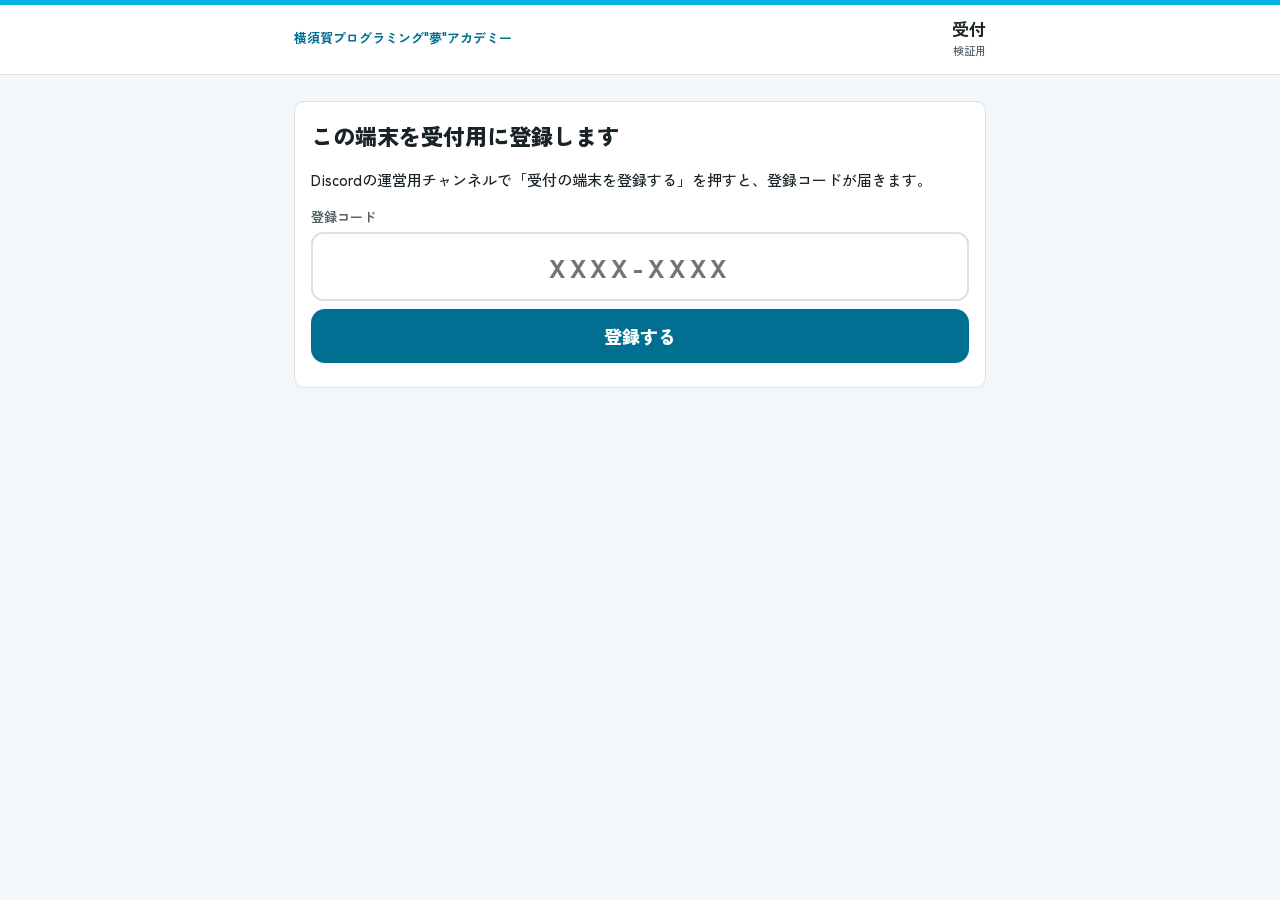
==== index.html @ d55a15e6 "運営画面: 講義と活動日を直す・活動日を中止する Co-Authored-By: Claude Fable 5.2 <noreply@anthropic.com> Claude-Session: ht" ====
<!doctype html>
<html lang="ja">
<head>
<meta charset="utf-8">
<meta name="viewport" content="width=device-width,initial-scale=1,viewport-fit=cover">
<meta name="robots" content="noindex,nofollow">
<meta name="theme-color" content="#16213e">
<title>夢アカ 受付（検証用）</title>
<link rel="preconnect" href="https://fonts.googleapis.com">
<link rel="preconnect" href="https://fonts.gstatic.com" crossorigin>
<link href="https://fonts.googleapis.com/css2?family=Zen+Kaku+Gothic+New:wght@500;700;900&family=Zen+Maru+Gothic:wght@500;700;900&display=swap" rel="stylesheet">
<link rel="stylesheet" href="ui.css?v=22">
<script src="log.js?v=5"></script>
<style>
.finder{position:relative;border-radius:22px;overflow:hidden;background:#0d1326;aspect-ratio:4/3;margin:12px 0 0}
.finder video{width:100%;height:100%;object-fit:cover;display:block}
.finder .frame{position:absolute;inset:14% 22%;pointer-events:none}
.finder .frame i{position:absolute;width:34px;height:34px;border:5px solid #fff;border-radius:6px}
.finder .frame i:nth-child(1){left:0;top:0;border-right:0;border-bottom:0}
.finder .frame i:nth-child(2){right:0;top:0;border-left:0;border-bottom:0}
.finder .frame i:nth-child(3){left:0;bottom:0;border-right:0;border-top:0}
.finder .frame i:nth-child(4){right:0;bottom:0;border-left:0;border-top:0}
.finder .hint{position:absolute;left:10px;right:10px;bottom:10px;text-align:center;color:#fff;font-family:var(--round);font-weight:700;font-size:14px;text-shadow:0 1px 4px #000}
.finder .start{position:absolute;inset:0;display:flex;align-items:center;justify-content:center;padding:20px}
.result{display:flex;align-items:center;gap:16px;border-radius:18px;padding:16px;margin:12px 0;background:var(--paper);border:1px solid var(--line);min-height:138px}
.result .who{font-family:var(--round);font-weight:900;font-size:30px;line-height:1.2}
.result .what{font-size:16px;font-weight:700;margin-top:4px;white-space:pre-line}
.result.r-ok{background:var(--here-bg);color:var(--here-ink);border-color:transparent}
.result.r-out{background:var(--gone-bg);color:var(--gone-ink);border-color:transparent}
.result.r-warn{background:var(--yet-bg);color:var(--yet-ink);border-color:transparent}
.result.r-ng{background:var(--late-bg);color:#8f1d15;border-color:transparent}
.result.r-idle{color:var(--ink-2)}
.result.r-idle .stamp{opacity:.25}
.list{background:var(--paper);border:1px solid var(--line);border-radius:14px;padding:12px;margin:0 0 12px}
.list .chips{grid-template-columns:repeat(auto-fill,minmax(150px,1fr))}
.manual{display:flex;gap:8px}.manual input{flex:1}.manual button{width:auto;margin:0;white-space:nowrap;padding:0 18px;font-size:16px}
#code{letter-spacing:.18em;text-transform:uppercase;text-align:center;font-family:var(--round);font-weight:900;font-size:26px}
</style>
</head>
<body>
<header class="band"><div class="band-in">
  <div class="mark">横須賀プログラミング"夢"アカデミー</div>
  <div class="band-title">受付<small id="dayLabel">検証用</small></div>
</div></header>
<main>

<section id="reg" class="hide">
  <div class="card">
    <h2>この端末を受付用に登録します</h2>
    <p class="txt">Discordの運営用チャンネルで「受付の端末を登録する」を押すと、登録コードが届きます。</p>
    <label for="code">登録コード</label>
    <input id="code" autocomplete="off" autocapitalize="characters" placeholder="XXXX-XXXX">
    <button id="regbtn" class="btn">登録する</button>
    <div id="msg0" class="note hide"></div>
  </div>
</section>

<section id="app" class="hide">
  <div class="finder">
    <video id="v" playsinline muted></video>
    <div class="frame" id="frame"><i></i><i></i><i></i><i></i></div>
    <div class="hint" id="hint">ネームプレートのQRコードを枠に入れる</div>
    <div class="shutter hide" id="shutterWrap"><button class="back" id="pcancel">やめる</button><button class="snap" id="snap" aria-label="顔写真を撮る"></button><button class="back" id="flip">内側のカメラ</button></div>
    <div class="start hide" id="startWrap"><button id="cam" class="btn">カメラを始める</button></div>
  </div>
  <canvas id="c" class="hide"></canvas>

  <div id="result" class="result r-idle" aria-live="assertive">
    <img id="face" class="face hide" alt="登録されている顔写真">
    <div class="stamp wait" id="stamp"></div>
    <div><div class="who" id="who2">準備しています</div><div class="what" id="what"></div></div>
  </div>

  <button id="shoot" class="btn quiet hide">顔写真を撮る</button>
  <div id="confirm" class="two hide"><button id="psave" class="btn">この写真で保存</button><button id="pretry" class="btn quiet">撮り直す</button></div>

  <div class="tiles">
    <button class="tile t-yet" data-k="notYet"><div class="num" id="n2">–</div><div class="lab">まだ来ていない</div></button>
    <button class="tile t-here on" data-k="arrived"><div class="num" id="n1">–</div><div class="lab">来ている</div></button>
    <button class="tile t-gone" data-k="left"><div class="num" id="n3">–</div><div class="lab">帰った</div></button>
  </div>
  <div class="list"><div class="tiphint" id="tip"></div><div class="chips" id="names"><div class="sk" style="margin:0;border:0;padding:4px"><i class="w80"></i><i class="w60"></i></div></div></div>

  <button id="rosterBtn" class="btn quiet">ネームプレートを忘れた人を、名簿から選ぶ</button>

  <details>
    <summary>日付の変更・この端末について</summary>
    <label for="day">活動日</label>
    <input id="day" type="date">
    <small class="foot" id="who"></small>
    <button id="forget" class="btn danger">この端末の登録を消す</button>
  </details>
</section>
</main>
<div id="sheet" class="sheet hide"><div class="sheet-in" id="sheetIn"></div></div>

<nav class="dock hide" id="dock"><div class="dock-in">
  <a href="./" class="on"><b>▣</b>受付</a>
  <a href="kanri.html"><b>☰</b>運営</a>
</div></nav>

<script src="jsQR.js"></script>
<script>
(function(){
var API='https://yasuulab-n8n.xvps.jp/webhook/yumeaka-yoyaku-uketsuke-api-5f0c2b';
var KANRI='https://yasuulab-n8n.xvps.jp/webhook/yumeaka-yoyaku-kanri-api-4c81d9';
var STORE='yumeaka_uketsuke_v1';
var $=function(i){return document.getElementById(i)};
function load(){try{return JSON.parse(localStorage.getItem(STORE)||'null')}catch(e){return null}}
function save(o){try{localStorage.setItem(STORE,JSON.stringify(o));return true}catch(e){return false}}
function clear(){try{localStorage.removeItem(STORE)}catch(e){}}
function el(t,c,x){var e=document.createElement(t);if(c)e.className=c;if(x!==undefined)e.textContent=x;return e}
function note(t,c){var m=$('msg0');m.textContent=t;m.className='note '+(c||'ng')+(t?'':' hide')}
function postTo(u,o){var b=new URLSearchParams();for(var k in o)b.set(k,o[k]);return fetch(u,{method:'POST',body:b}).then(function(x){return x.json()})}
function post(o){return postTo(API,o)}
function randHex(n){var a=new Uint8Array(n);crypto.getRandomValues(a);var s='';for(var i=0;i<n;i++)s+=('0'+a[i].toString(16)).slice(-2);return s}
var WD=['日','月','火','水','木','金','土'];
function dayText(d){var p=d.split('-');if(p.length<3)return '';var w=new Date(Date.UTC(+p[0],p[1]-1,+p[2])).getUTCDay();return (+p[1])+'月'+(+p[2])+'日（'+WD[w]+'）'}

var me=load();
var q=new URLSearchParams(location.search);
var today=new Date(Date.now()+9*3600*1000).toISOString().slice(0,10);
var last='',lastAt=0,busy=false,camOn=false,L={arrived:[],notYet:[],left:[]},tab='arrived';

/* 読み取りの結果を、はんこと大きな名前で見せる */
var mode='scan',target=null,shot='',facing='environment',PH=null;
function photoHint(){return (target?target.who+' さんの':'')+'顔を枠に入れて、赤い丸を押す'}
function face(src){var f=$('face');if(src){f.src=src;f.className='face';$('result').classList.add('has-face')}else{f.removeAttribute('src');f.className='face hide';$('result').classList.remove('has-face')}}
function setTarget(r){if(r&&r.no&&!r.guest){target={no:r.no,who:r.who||''};$('shoot').className='btn quiet';$('shoot').textContent=r.hasPhoto?'顔写真を撮り直す':'顔写真を撮る（まだ登録されていません）'}else{target=null;$('shoot').className='btn quiet hide'}}
function scanMode(){mode='scan';$('shutterWrap').className='shutter hide';$('confirm').className='two hide';$('hint').textContent='ネームプレートのQRコードを枠に入れる';
/* 内側のカメラで撮ったあとは、QRコードを読むために外側のカメラへ戻す */
if(facing==='user'){facing='environment';startCam()}}
function show(kind,stamp,who,what,pop){var r=$('result');r.className='result r-'+kind+($('face').className==='face'?' has-face':'');var s=$('stamp');s.textContent=stamp;
s.className='stamp';if(pop){void s.offsetWidth;s.className='stamp pop'}$('who2').textContent=who;$('what').textContent=what||''}
function showMsg(message,cls,scanned){var i=message.indexOf('\n');var who=i>=0?message.slice(0,i):message;var what=i>=0?message.slice(i+1):'';
var kind=cls==='out'?'out':cls==='warn'?'warn':cls==='ok'?'ok':'ng';
var stamp=kind==='out'?'退出':kind==='ng'?'不可':(i>=0?'到着':'済');
show(kind,stamp,who.replace(/ さん$/,' さん'),what,scanned);
if(scanned&&navigator.vibrate){try{navigator.vibrate(kind==='ng'?[60,60,60]:kind==='warn'?[120,60,120]:120)}catch(e){}}}
function idle(){face('');setTarget(null);show('idle','受付','読み取りを待っています','')}
function waiting(){show('idle','','準備しています','名簿と予約を確かめています');$('stamp').className='stamp wait'}

function names(){var box=$('names');box.textContent='';var a=L[tab]||[];var k=tab==='arrived'?'here':tab==='left'?'gone':'yet';
box.parentNode.className='list sec s-'+k;
if(!a.length){box.appendChild(el('div','empty',tab==='notYet'?'全員そろっています':tab==='arrived'?'まだ誰も来ていません':'まだ誰も帰っていません'));return}
var nos=L[tab+'No']||[];var can=tab!=='left';
$('tip').textContent=can?(tab==='notYet'?'ネームプレートを忘れた人は、名前を押すと到着を記録できます':'名前を押すと、ネームプレートなしで退出を記録できます'):'';
a.forEach(function(t,i){var m=/^(.*)（(.*)）$/.exec(t);var nm=m?m[1]:t;var c=el('div','chip'+(can&&nos[i]?' tapme':''));c.appendChild(el('div','cname',nm));if(m)c.appendChild(el('div','csub',m[2]));
if(can&&nos[i]){c.setAttribute('role','button');c.tabIndex=0;c.onclick=function(){ask(nos[i],nm,tab==='notYet'?'in':'out')}}box.appendChild(c)})}
function closeSheet(){$('sheet').className='sheet hide';$('sheetIn').textContent=''}
/* 名前から受け付ける前に、顔写真つきで1回確かめる */
function ask(no,name,want){var box=$('sheetIn');box.textContent='';$('sheet').className='sheet';
var av=el('div','bigface',name.slice(0,1));box.appendChild(av);box.appendChild(el('div','who',name+' さん'));
box.appendChild(el('div','what',want==='in'?'ネームプレートなしで、到着を記録します':'ネームプレートなしで、退出を記録します'));
var go=el('button','btn',want==='in'?'到着を記録する':'退出を記録する');var no2=el('button','btn quiet','やめる');box.appendChild(go);box.appendChild(no2);
no2.onclick=closeSheet;go.onclick=function(){closeSheet();tapIn(no,want)};
if(!/^G-/.test(no))post({op:'face',device:me.device,key:me.key,no:no}).then(function(r){if(r&&r.photo&&$('sheet').className==='sheet'){av.style.backgroundImage='url('+r.photo+')';av.textContent=''}}).catch(function(){})}
function tapIn(no,want){if(busy)return;busy=true;document.body.classList.add('busy');
post({op:'tap',device:me.device,key:me.key,day:$('day').value,no:no,want:want}).then(function(r){busy=false;document.body.classList.remove('busy');
if(r.auth===false){stopCam();show('ng','不可','この端末では受付できません',r.message);return}
lists(r);face(r.photo||'');setTarget(r);showMsg(r.message+((r.real&&r.message)?'\n本名：'+r.real:''),r.cls||'',true);window.scrollTo({top:0,behavior:'smooth'})}).catch(function(){busy=false;document.body.classList.remove('busy');show('ng','不可','通信に失敗しました','もう一度、名前を押してください。',true)})}
function openRoster(){var box=$('sheetIn');box.textContent='';$('sheet').className='sheet';box.appendChild(el('div','who','名簿から選ぶ'));
box.appendChild(el('div','what','ネームプレートを忘れた人の名前を押してください'));
var ld=el('div','loading');ld.appendChild(el('span','ring'));ld.appendChild(document.createTextNode('名簿を読み込んでいます'));box.appendChild(ld);
var x=el('button','btn quiet','とじる');x.onclick=closeSheet;
post({op:'roster',device:me.device,key:me.key}).then(function(r){if($('sheet').className!=='sheet')return;ld.remove();
if(!r||!r.roster){box.appendChild(el('div','note ng',(r&&r.message)||'名簿を読み込めませんでした。'));box.appendChild(x);return}
var G={},order=[];r.roster.forEach(function(p){if(!G[p.group]){G[p.group]=[];order.push(p.group)}G[p.group].push(p)});
var rank=function(g){var m=/^(\d+)期$/.exec(g);return m?+m[1]:(g==='メンター'?900:g==='運営'?950:800)};order.sort(function(a,b){return rank(a)-rank(b)});
order.forEach(function(g){box.appendChild(el('div','group',g));var ch=el('div','chips');
G[g].forEach(function(p){var here=(L.arrivedNo||[]).indexOf(p.no)>=0,gone=(L.leftNo||[]).indexOf(p.no)>=0,booked=(L.notYetNo||[]).indexOf(p.no)>=0;
var c=el('div','chip wa'+(gone?' off':' tapme'));var av=el('span','ava',p.name.slice(0,1));av.dataset.no=p.no;c.appendChild(av);var bd=el('div');c.appendChild(bd);
bd.appendChild(el('div','cname',p.name));if(p.real)bd.appendChild(el('div','creal',p.real));
bd.appendChild(el('div','csub',gone?'もう帰りました':here?'来ています（押すと退出）':booked?'予約あり':'予約なし'));
if(!gone){c.setAttribute('role','button');c.tabIndex=0;c.onclick=function(){ask(p.no,p.name,here?'out':'in')}}ch.appendChild(c)});box.appendChild(ch)});
box.appendChild(x);
/* 顔写真は名簿とは別に取りにいき、届いたら札にはめる */
var fill=function(P){Array.prototype.forEach.call(box.querySelectorAll('.ava'),function(a){var u=P[a.dataset.no];if(u){a.style.backgroundImage='url('+u+')';a.className='ava has'}})};
if(PH)fill(PH);
postTo(KANRI,{op:'photos',device:me.device,key:me.key}).then(function(q){if(q&&q.photos){PH=q.photos;if($('sheet').className==='sheet')fill(PH)}}).catch(function(){})
}).catch(function(){ld.remove();box.appendChild(el('div','note ng','通信に失敗しました。もう一度試してください。'));box.appendChild(x)})}
function lists(r){if(!r||!r.lists)return;L=r.lists;$('n1').textContent=L.arrived.length;$('n2').textContent=L.notYet.length;$('n3').textContent=L.left.length;names()}
Array.prototype.forEach.call(document.querySelectorAll('.tile'),function(b){b.onclick=function(){tab=b.dataset.k;Array.prototype.forEach.call(document.querySelectorAll('.tile'),function(x){x.className=x.className.replace(/\s*on$/,'')});b.className+=' on';names()}});

function send(code){if(busy)return;busy=true;document.body.classList.add('busy');
post({op:code?'scan':'open',device:me.device,key:me.key,day:$('day').value,code:code||''}).then(function(r){busy=false;document.body.classList.remove('busy');
if(r.auth===false){stopCam();show('ng','不可','この端末では受付できません',r.message);return}
lists(r);$('dayLabel').textContent=dayText($('day').value)||'検証用';
if(!code){idle();return}
face(r.photo||'');setTarget(r);showMsg(r.message+((r.real&&r.message)?'\n本名：'+r.real:''),r.cls||'',true)}).catch(function(){busy=false;document.body.classList.remove('busy');show('ng','不可','通信に失敗しました','もう一度かざしてください。',true)})}

function tick(my){if(!camOn||my!==camTry)return;var v=$('v');
if(v.readyState===v.HAVE_ENOUGH_DATA){var c=$('c');c.width=v.videoWidth;c.height=v.videoHeight;var x=c.getContext('2d');x.drawImage(v,0,0);
var im=x.getImageData(0,0,c.width,c.height);var r=window.jsQR?jsQR(im.data,c.width,c.height):null;
if(mode==='scan'&&r&&r.data){var now=Date.now();if(r.data!==last||now-lastAt>5000){last=r.data;lastAt=now;send(r.data)}}}
setTimeout(function(){tick(my)},250)}
function stopCam(){camOn=false;var v=$('v');if(v.srcObject){v.srcObject.getTracks().forEach(function(t){t.stop()});v.srcObject=null}}
function camOff(text){$('startWrap').className='start';$('frame').className='frame hide';$('shutterWrap').className='shutter hide';$('hint').textContent=text}
var camTry=0,pendAt=0,wd={lastT:-1,stall:0,fails:0,next:0,blocked:false,everOn:false};
function startCam(auto){
if(!navigator.mediaDevices||!navigator.mediaDevices.getUserMedia){camOff('この画面ではカメラが使えません。下の欄から管理番号を入れてください。');return}
stopCam();var my=++camTry;pendAt=Date.now();if(!auto){wd.blocked=false;wd.fails=0;wd.next=0}
$('startWrap').className='start hide';$('frame').className='frame hide';$('hint').textContent=auto?'カメラをつなぎ直しています':'カメラを準備しています。許可を聞かれたら「許可」を選んでください';
/* 許可の画面が出ない・返事が返らない機種があるので、数秒たっても始まらなければボタンを出す */
setTimeout(function(){if(my===camTry&&!camOn)camOff('カメラが始まりません。自動でつなぎ直します。直らないときは下のボタンを押してください')},4500);
navigator.mediaDevices.getUserMedia({video:{facingMode:facing}}).then(function(s){if(my===camTry)pendAt=0;if(my!==camTry){s.getTracks().forEach(function(t){t.stop()});return}
var v=$('v');v.srcObject=s;s.getTracks().forEach(function(t){t.onended=function(){if(my===camTry){camOn=false;camOff('カメラが止まりました。自動でつなぎ直します')}}});
$('startWrap').className='start hide';$('frame').className='frame';$('hint').textContent='ネームプレートのQRコードを枠に入れる';
v.style.transform=facing==='user'?'scaleX(-1)':'';$('flip').textContent=facing==='user'?'外側のカメラ':'内側のカメラ';
var p=v.play();if(p&&p.catch)p.catch(function(){});camOn=true;
if(mode==='photo'&&target){$('shutterWrap').className='shutter';$('hint').textContent=photoHint()}else if(mode==='confirm'){$('hint').textContent='下のボタンで、保存するか撮り直すかを選ぶ'}else scanMode();
tick(my)}).catch(function(e){if(my!==camTry)return;pendAt=0;camOn=false;
/* 許可されていない場合は、自動では直せないので止めて知らせる */
if(window.YumeLog)YumeLog('カメラを開く','失敗',String(e.name||e));
if(e.name==='NotAllowedError'||e.name==='SecurityError'){wd.blocked=true;camOff('カメラの使用が許可されていません。ブラウザの設定で許可してから、下のボタンを押してください');return}
camOff('カメラを開けませんでした（'+e.name+'）。自動でつなぎ直します')})}
/* 見張り：2秒ごとに映像が動いているかを確かめ、止まっていたら自動でつなぎ直す */
setInterval(function(){
if(!me||!me.device||document.visibilityState!=='visible'||$('app').className==='hide')return;
var v=$('v');var live=!!v.srcObject&&v.srcObject.getTracks().some(function(t){return t.readyState==='live'&&!t.muted});
if(live&&v.paused){var p=v.play();if(p&&p.catch)p.catch(function(){})}
var moving=live&&v.currentTime!==wd.lastT;wd.lastT=v.currentTime;
if(moving){wd.everOn=true;wd.stall=0;wd.fails=0;wd.next=0;return}
/* 許可の画面に答えている最中は、じゃまをしないよう長めに待つ */
if(pendAt&&Date.now()-pendAt<(wd.everOn?7000:30000))return;
wd.stall++;
if(wd.blocked||wd.stall<2||Date.now()<wd.next)return;
wd.fails++;wd.stall=0;wd.next=Date.now()+Math.min(20000,3000*wd.fails);
startCam(true)},2000);
/* ほかの画面へ移るときはカメラを手放し、戻ってきたら始め直す */
window.addEventListener('pagehide',function(){camTry++;stopCam()});
window.addEventListener('pageshow',function(e){if(e.persisted&&me&&me.device)startCam()});
document.addEventListener('visibilitychange',function(){if(document.visibilityState!=='visible'||!me||!me.device)return;var v=$('v');var live=v.srcObject&&v.srcObject.getTracks().some(function(t){return t.readyState==='live'});if(!live)startCam()});

function openApp(){$('reg').className='hide';$('app').className='';$('dock').className='dock';note('');
$('who').textContent='この端末：'+me.name+'（'+me.device+'）';
waiting();startCam();
if(q.get('day')){$('day').value=q.get('day');send('');return}
$('day').value=today;
postTo(KANRI,{op:'nextday',device:me.device,key:me.key}).then(function(r){if(r&&r.day)$('day').value=r.day;send('')}).catch(function(){send('')})}
function openReg(){$('app').className='hide';$('dock').className='dock hide';$('reg').className='';
var h=new URLSearchParams(location.hash.replace(/^#/,''));if(h.get('t'))$('code').value=h.get('t')}

$('regbtn').onclick=function(){var code=$('code').value.replace(/[^0-9A-Za-z]/g,'').toUpperCase();
if(code.length<8){note('登録コードを入れてください。');return}
var key=randHex(32);note('登録しています…','warn');document.body.classList.add('busy');$('regbtn').disabled=true;
post({op:'register',code:code,key:key}).then(function(r){document.body.classList.remove('busy');$('regbtn').disabled=false;
if(!r.ok){note(r.message||'登録できませんでした。');return}
me={device:r.device,key:key,name:r.name};
if(!save(me)){note('この端末は情報を保存できない設定のため、登録できませんでした。\nプライベートブラウズを切るか、ふだん使っているブラウザで開き直してください。');me=null;return}
history.replaceState(null,'',location.pathname+location.search);
openApp()}).catch(function(){document.body.classList.remove('busy');$('regbtn').disabled=false;note('通信に失敗しました。もう一度試してください。')})};
$('cam').onclick=function(){startCam()};
$('shoot').onclick=function(){if(!target)return;if(!camOn){show('ng','不可','カメラが使えません','カメラを始めてから、もう一度押してください。');return}
mode='photo';$('shoot').className='btn quiet hide';$('confirm').className='two hide';$('shutterWrap').className='shutter';$('hint').textContent=photoHint()};
$('flip').onclick=function(){facing=facing==='user'?'environment':'user';startCam()};
$('pcancel').onclick=function(){scanMode();setTarget({no:target.no,who:target.who,hasPhoto:$('face').className==='face'})};
$('snap').onclick=function(){var v=$('v');if(!v.videoWidth)return;var s=Math.min(v.videoWidth,v.videoHeight);var c=document.createElement('canvas');c.width=280;c.height=280;
c.getContext('2d').drawImage(v,(v.videoWidth-s)/2,(v.videoHeight-s)/2,s,s,0,0,280,280);
shot=c.toDataURL('image/jpeg',0.72);if(shot.length>46000)shot=c.toDataURL('image/jpeg',0.5);
mode='confirm';$('shutterWrap').className='shutter hide';$('confirm').className='two';face(shot);show('warn','確認',target.who+' さん','この写真で保存しますか？');$('hint').textContent='下のボタンで、保存するか撮り直すかを選ぶ'};
$('pretry').onclick=function(){mode='photo';$('confirm').className='two hide';$('shutterWrap').className='shutter';$('hint').textContent=photoHint()};
$('psave').onclick=function(){if(busy)return;busy=true;document.body.classList.add('busy');$('psave').disabled=true;
post({op:'photo',device:me.device,key:me.key,no:target.no,image:shot}).then(function(r){busy=false;document.body.classList.remove('busy');$('psave').disabled=false;
if(r.auth===false){scanMode();show('ng','不可','この端末では保存できません',r.message);return}
scanMode();if(r.saved){if(PH)PH[target.no]=shot;face(shot);setTarget({no:target.no,who:target.who,hasPhoto:true});showMsg(r.message,'ok',true)}else{showMsg(r.message||'保存できませんでした','ng',true);setTarget({no:target.no,who:target.who,hasPhoto:false})}
}).catch(function(){busy=false;document.body.classList.remove('busy');$('psave').disabled=false;show('ng','不可','通信に失敗しました','もう一度「この写真で保存」を押してください。',true)})};
$('rosterBtn').onclick=openRoster;
$('sheet').onclick=function(e){if(e.target===$('sheet'))closeSheet()};
$('day').onchange=function(){send('')};
$('forget').onclick=function(){var k=$('forget');
if(!k.dataset.sure){k.dataset.sure='1';k.textContent='本当に消す（もう一度押す）';setTimeout(function(){delete k.dataset.sure;k.textContent='この端末の登録を消す'},6000);return}
delete k.dataset.sure;k.textContent='この端末の登録を消す';stopCam();var old=me;
var fin=function(){clear();me=null;openReg()};
postTo(KANRI,{op:'forget',device:old.device,key:old.key}).then(fin).catch(fin)};

if(me&&me.device&&me.key)openApp();else openReg();
})();
</script>
</body>
</html>
---- ui.css ----
/* 夢アカ 予約・受付の共通デザイン。資料集と同じ、白地に空色の差し色。区分の色（緑・橙・紫）はネームプレートと同じ。 */
:root{
  --ink:#1a2327;      /* 本文の字 */
  --navy:#16213e;     /* ネームプレートの紺（札の絵だけに使う） */
  --sky:#00b5e2; --member:#009688;
  --ink-2:#55646b;
  --bg:#f3f7f9;       /* 地の色 */
  --paper:#ffffff;
  --line:#d9e1e5;
  --brand:#006f92;    /* 押すところの色（空色を濃くしたもの） */
  --yet:#f5b301; --yet-bg:#fff6d9; --yet-ink:#7a5600;
  --here:#0e9f6e; --here-bg:#dff6ec; --here-ink:#06603f;
  --gone:#2f6fde; --gone-bg:#e1ecff; --gone-ink:#17438f;
  --late:#d93025; --late-bg:#fde8e6;
  --adult:#6a3fc4; --walk:#d9730d;
  --round:"Zen Kaku Gothic New","Hiragino Sans","Yu Gothic","Noto Sans JP",sans-serif;
  --plate:"Zen Maru Gothic","Hiragino Maru Gothic ProN","Hiragino Sans",sans-serif;
  --body:"Zen Kaku Gothic New","Hiragino Sans","Yu Gothic","Noto Sans JP",sans-serif;
}
*{box-sizing:border-box}
html{-webkit-text-size-adjust:100%}
body{margin:0;background:var(--bg);color:var(--ink);font-family:var(--body);line-height:1.6;padding-bottom:84px}
main{max-width:720px;margin:0 auto;padding:14px 14px 24px}
a{color:inherit}
.hide{display:none!important}
:focus-visible{outline:3px solid var(--gone);outline-offset:2px}

/* 上の帯：ネームプレートと同じ紺 */
.band{background:#fff;color:var(--ink);border-top:5px solid var(--sky);border-bottom:1px solid var(--line);position:sticky;top:0;z-index:5}
.band-in{max-width:720px;margin:0 auto;padding:10px 14px;display:flex;align-items:center;gap:12px}
.mark{font-family:var(--round);font-weight:700;font-size:13px;line-height:1.35;color:var(--brand)}
.mark small{display:block;font-size:10px;font-weight:500;letter-spacing:.04em;opacity:.7}
.band-title{font-family:var(--round);font-weight:700;font-size:17px;margin-left:auto;text-align:right}
.band-title small{display:block;font-size:11px;font-weight:500;opacity:.75}

/* 下の切り替え：受付と運営を親指で行き来する */
.dock{position:fixed;left:0;right:0;bottom:0;background:var(--paper);border-top:1px solid var(--line);z-index:6;padding-bottom:env(safe-area-inset-bottom)}
.dock-in{max-width:720px;margin:0 auto;display:flex}
.dock a{flex:1;text-align:center;text-decoration:none;padding:9px 4px 10px;font-family:var(--round);font-weight:700;font-size:13px;color:var(--ink-2);border-top:4px solid transparent;margin-top:-1px}
.dock a b{display:block;font-size:22px;line-height:1.2;font-weight:400}
.dock a.on{color:var(--ink);border-top-color:var(--brand)}

/* 面 */
.card{background:var(--paper);border-radius:10px;padding:16px;margin:12px 0;border:1px solid var(--line)}
.card h2{font-family:var(--round);font-size:22px;font-weight:900;margin:0}
.meta{font-size:13.5px;color:var(--ink-2);margin-top:4px}
.dayhead{display:flex;align-items:center;gap:10px;flex-wrap:wrap}
.floor{display:inline-block;padding:3px 10px;border-radius:8px;background:var(--here-bg);color:var(--here-ink);font-weight:700;font-size:13px}
.txt{font-size:15px}

/* 3つの数字 */
.tiles{display:grid;grid-template-columns:repeat(3,1fr);gap:8px;margin:14px 0 8px}
.tile{border-radius:14px;padding:10px 6px 9px;text-align:center;border:0;font:inherit;cursor:pointer;width:100%}
.tile .num{font-family:var(--round);font-size:36px;font-weight:900;line-height:1}
.tile .lab{font-family:var(--round);font-size:12.5px;font-weight:700;margin-top:3px}
.t-yet{background:var(--yet-bg);color:var(--yet-ink)}
.t-here{background:var(--here-bg);color:var(--here-ink)}
.t-gone{background:var(--gone-bg);color:var(--gone-ink)}
.tile.on{box-shadow:inset 0 0 0 3px currentColor}
.bar{display:flex;height:10px;border-radius:999px;overflow:hidden;background:var(--line);margin:0 0 6px}
.seg.t-yet{background:var(--yet)}.seg.t-here{background:var(--here)}.seg.t-gone{background:var(--gone)}

/* 状態ごとの枠と、1人1枚の札 */
.sec{margin-top:14px;border-radius:14px;padding:10px}
.s-yet{background:var(--yet-bg)}.s-here{background:var(--here-bg)}.s-gone{background:var(--gone-bg)}
.sechead{font-family:var(--round);font-size:15px;font-weight:900;margin:0 2px 8px}
.s-yet .sechead{color:var(--yet-ink)}.s-here .sechead{color:var(--here-ink)}.s-gone .sechead{color:var(--gone-ink)}
.chips{display:grid;grid-template-columns:repeat(auto-fill,minmax(200px,1fr));gap:8px}
.chip{background:var(--paper);border-radius:10px;padding:8px 10px 8px 12px;border-left:7px solid var(--line)}
.s-yet .chip{border-left-color:var(--yet)}.s-here .chip{border-left-color:var(--here)}.s-gone .chip{border-left-color:var(--gone)}
.chip.late{border-left-color:var(--late);background:var(--late-bg)}
.ctop{display:flex;align-items:center;gap:6px;flex-wrap:wrap}
.cname{font-family:var(--round);font-size:18px;font-weight:900}
.csub{font-size:12.5px;color:var(--ink-2);margin-top:1px}
.creal{font-size:12.5px;color:var(--ink-2);font-weight:500;margin-left:6px}
div.creal{margin-left:0}
.badge{font-size:11px;font-weight:700;padding:1px 7px;border-radius:999px;color:#fff}
.b-adult{background:var(--adult)}.b-walk{background:var(--walk)}.b-late{background:var(--late)}
.empty{font-size:14px;color:var(--ink-2);padding:2px 4px}
details{margin-top:14px;font-size:14px}summary{font-weight:700;color:var(--ink-2);cursor:pointer}

/* ボタンと入力 */
button{font-family:var(--round);cursor:pointer}
.btn{display:block;width:100%;font-size:18px;font-weight:900;padding:14px;border-radius:14px;border:0;background:var(--brand);color:#fff;margin:8px 0}
.btn.quiet{background:transparent;color:var(--ink-2);border:2px solid var(--line);font-weight:700;font-size:15px}
.btn.danger{background:transparent;color:var(--late);border:2px solid var(--late);font-weight:700;font-size:15px}
.btn:active{transform:translateY(1px)}
.act{font-size:14px;padding:8px 12px;border-radius:10px;border:0;background:var(--brand);color:#fff;font-weight:700}
.act.warn{background:var(--late)}
.act.quiet{background:transparent;color:var(--late);border:1px solid currentColor;font-size:12px;padding:5px 9px;font-weight:600}
input[type=text],input[type=date],input:not([type]){font:inherit;font-size:17px;padding:12px;border-radius:12px;border:2px solid var(--line);width:100%;background:var(--paper);color:var(--ink)}
label{font-size:13px;font-weight:700;color:var(--ink-2);display:block;margin:10px 0 4px}
.note{margin:10px 0;padding:12px 14px;border-radius:12px;font-size:15.5px;font-weight:700;white-space:pre-line}
.note.ok{background:var(--here-bg);color:var(--here-ink)}
.note.out{background:var(--gone-bg);color:var(--gone-ink)}
.note.ng{background:var(--late-bg);color:#8f1d15}
.note.warn{background:var(--yet-bg);color:var(--yet-ink)}
small.foot{display:block;color:var(--ink-2);font-size:12.5px;margin-top:14px}
table{width:100%;border-collapse:collapse;font-size:15px}
td{padding:8px 4px;border-top:1px solid var(--line);vertical-align:middle}
.tag{display:inline-block;padding:2px 9px;border-radius:999px;font-size:12px;font-weight:700}
.tag.live{background:var(--here-bg);color:var(--here-ink)}.tag.stop{background:var(--late-bg);color:#8f1d15}.tag.yet{background:var(--bg);color:var(--ink-2)}
.pills{display:flex;gap:8px;margin:12px 0 4px}
.pills button{font-size:15px;font-weight:700;padding:9px 16px;border-radius:999px;border:2px solid var(--line);background:var(--paper);color:var(--ink-2)}
.pills button.on{background:var(--brand);border-color:var(--brand);color:#fff}

/* はんこ：読み取りの結果を押す */
.stamp{width:104px;height:104px;border-radius:50%;border:6px solid currentColor;display:flex;align-items:center;justify-content:center;font-family:var(--round);font-weight:900;font-size:30px;letter-spacing:.06em;transform:rotate(-9deg);flex:none;position:relative}
.stamp::after{content:"";position:absolute;inset:5px;border-radius:50%;border:2px solid currentColor;opacity:.55}
.stamp.pop{animation:press .28s cubic-bezier(.2,1.4,.4,1)}
@keyframes press{from{transform:rotate(-9deg) scale(1.7);opacity:0}to{transform:rotate(-9deg) scale(1);opacity:1}}
@media (prefers-reduced-motion:reduce){.stamp.pop{animation:none}}

/* 読み込み中：帯の下を走る線、回るはんこ、形だけ先に出る札 */
.band::after{content:"";display:block;height:4px;background:transparent}
body.busy .band::after{background:linear-gradient(90deg,transparent 0,var(--brand) 30%,#00b5e2 50%,var(--brand) 70%,transparent 100%);background-size:50% 100%;background-repeat:no-repeat;animation:run 1s linear infinite}
@keyframes run{from{background-position:-50% 0}to{background-position:150% 0}}
.loading{display:flex;align-items:center;gap:14px;padding:6px 2px 2px;color:var(--ink-2);font-family:var(--round);font-weight:700;font-size:16px}
.ring{width:46px;height:46px;border-radius:50%;border:5px dotted var(--brand);flex:none;animation:spin 2.4s linear infinite}
@keyframes spin{to{transform:rotate(360deg)}}
.sk{border-radius:18px;background:var(--paper);border:1px solid var(--line);margin:12px 0;padding:16px;overflow:hidden}
.sk i{display:block;height:14px;border-radius:7px;margin:10px 0;background:linear-gradient(90deg,var(--bg) 0,#f6f9fc 50%,var(--bg) 100%);background-size:200% 100%;animation:shine 1.3s linear infinite}
.sk i.h{height:26px;width:45%}.sk i.w60{width:60%}.sk i.w80{width:80%}.sk i.block{height:64px;border-radius:14px}
.sk.tk{display:flex;padding:0}.sk.tk b{flex:none;width:92px;background:var(--line)}.sk.tk div{flex:1;padding:14px}
@keyframes shine{from{background-position:200% 0}to{background-position:-200% 0}}
.stamp.wait{border-style:dotted;animation:spin 2.4s linear infinite;color:var(--brand);opacity:1!important;font-size:0}
.btn:disabled{opacity:.55}
@media (prefers-reduced-motion:reduce){.ring,.stamp.wait,.sk i,body.busy .band::after{animation:none}}

/* 顔写真 */
.face{width:92px;height:92px;border-radius:16px;object-fit:cover;flex:none;border:3px solid #fff;background:var(--bg)}
.result.has-face .stamp{width:76px;height:76px;font-size:22px;border-width:5px;margin-left:-34px;align-self:flex-end;background:rgba(255,255,255,.82)}
.shutter{position:absolute;left:0;right:0;bottom:36px;display:flex;justify-content:center;align-items:center;gap:18px}
.shutter .snap{width:72px;height:72px;border-radius:50%;border:6px solid #fff;background:var(--late);padding:0}
.shutter .back{border:0;border-radius:999px;background:rgba(0,0,0,.55);color:#fff;font-size:14px;font-weight:700;padding:9px 14px}
.two{display:grid;grid-template-columns:1fr 1fr;gap:10px}
.chip.wa{display:flex;gap:10px;align-items:center}
.ava{width:46px;height:46px;border-radius:12px;background:var(--bg) center/cover no-repeat;display:flex;align-items:center;justify-content:center;font-family:var(--round);font-weight:900;font-size:18px;color:var(--ink-2);flex:none}
.ava.has{color:transparent}
.b-nophoto{background:var(--line);color:var(--ink-2)}

/* 下からせり上がる確認の面（名前から受け付ける・名簿から選ぶ） */
.sheet{position:fixed;inset:0;background:rgba(22,33,62,.6);z-index:20;display:flex;align-items:flex-end;justify-content:center}
.sheet-in{background:var(--paper);border-radius:24px 24px 0 0;width:100%;max-width:720px;max-height:88vh;overflow:auto;padding:20px 16px calc(20px + env(safe-area-inset-bottom));animation:rise .18s ease-out}
@keyframes rise{from{transform:translateY(40px);opacity:0}to{transform:none;opacity:1}}
@media (prefers-reduced-motion:reduce){.sheet-in{animation:none}}
.sheet-in .who{font-family:var(--round);font-weight:900;font-size:26px;text-align:center;margin-top:10px}
.sheet-in .what{text-align:center;color:var(--ink-2);font-weight:700;margin:2px 0 12px}
.bigface{width:168px;height:168px;border-radius:28px;margin:0 auto;background:var(--bg) center/cover no-repeat;display:flex;align-items:center;justify-content:center;font-family:var(--round);font-weight:900;font-size:72px;color:var(--ink-2)}
.chip.tapme{cursor:pointer;position:relative;padding-right:26px}
.chip.tapme::after{content:"›";position:absolute;right:9px;top:50%;transform:translateY(-52%);font-size:22px;font-weight:900;color:var(--ink-2);opacity:.55}
.chip.tapme:active{transform:scale(.98)}
.chip.off{opacity:.5}
.tiphint{font-size:12.5px;color:var(--ink-2);margin:0 2px 8px;font-weight:700}
.group{font-family:var(--round);font-weight:900;font-size:15px;margin:16px 2px 8px;color:var(--ink-2)}
.sheet-in .ava{width:52px;height:52px}

/* 白地に空色の差し色 */
body{font-weight:500}
.ticket .stub{background:#55646b}
.band-title small{opacity:1;color:var(--ink-2)}
::selection{background:#fbf8c4}

/* 登録の状況：せまい画面では、名前の下に札を並べる */
.tag{white-space:nowrap}
@media (max-width:560px){.ptab tr{display:flex;flex-wrap:wrap;align-items:center;gap:6px;padding:10px 0;border-top:1px solid var(--line)}.ptab td{border-top:0;padding:0}.ptab td:first-child{flex:1 1 100%}}

/* 予約のページのカレンダー */
.cal{padding:12px 12px 10px}
.calhead{display:flex;align-items:center;justify-content:space-between;margin:0 0 8px}
.calhead b{font-size:17px}
.calnav{width:44px;height:44px;border:1px solid var(--line);border-radius:10px;background:var(--paper);font-size:22px;line-height:1;color:var(--ink);cursor:pointer}
.calnav:focus-visible,.cald:focus-visible{outline:3px solid var(--sky);outline-offset:2px}
.calgrid{display:grid;grid-template-columns:repeat(7,1fr);gap:4px}
.calw{text-align:center;font-size:12px;color:var(--ink-2);padding:2px 0}
.calw.sun{color:#b3261e}.calw.sat{color:var(--brand)}
.cald{min-height:50px;border-radius:8px;border:1px solid transparent;background:none;display:flex;flex-direction:column;align-items:center;justify-content:flex-start;padding:5px 0 3px;font:inherit;color:var(--ink-2)}
.cald i{font-style:normal;font-size:15px;line-height:1.2;font-variant-numeric:tabular-nums}
.cald small{font-size:10px;line-height:1.2;margin-top:3px;font-weight:700;white-space:nowrap}
button.cald{cursor:pointer}
.cald.open{border-color:var(--sky);background:#fff;color:var(--ink)}
.cald.open small{color:var(--brand)}
.cald.booked{background:var(--member);border-color:var(--member);color:#fff}
.cald.today i{text-decoration:underline;text-decoration-thickness:2px;text-underline-offset:3px;font-weight:700}
.callegend{display:flex;gap:14px;flex-wrap:wrap;margin-top:8px;font-size:12px;color:var(--ink-2)}
.callegend span{display:inline-flex;align-items:center;gap:5px}
.callegend .k{width:14px;height:14px;border-radius:4px;display:inline-block;border:1px solid var(--line)}
.callegend .k.open{border-color:var(--sky);background:#fff}.callegend .k.booked{background:var(--member);border-color:var(--member)}
.callegend .k.today{border:0;border-bottom:2px solid var(--ink);border-radius:0;height:10px}
.ticket.flash{box-shadow:0 0 0 3px var(--sky)}
@media (prefers-reduced-motion:no-preference){.ticket{transition:box-shadow .2s ease-out}}

/* 予約票：講義名と、くわしい説明 */
.ticket .big.ttl{overflow-wrap:anywhere}
.more{margin:8px 0 10px;border:1px solid var(--line);border-radius:8px;padding:0 12px;background:var(--bg)}
.more summary{cursor:pointer;padding:10px 0;font-weight:700;color:var(--brand);min-height:24px}
.more summary:focus-visible{outline:3px solid var(--sky);outline-offset:2px}
.more p{margin:0 0 12px;white-space:pre-wrap;line-height:1.8}
.cald small{max-width:100%;overflow:hidden;text-overflow:clip}

/* 予約票：この日の講義 */
.lecs{margin-top:14px;padding-top:12px;border-top:1px dashed var(--line)}
.lechead{font-size:13px;font-weight:700;color:var(--ink-2);margin-bottom:6px}
.lec{display:flex;flex-direction:column;gap:8px;padding:12px 0;border-top:1px solid var(--line)}
.lec:first-of-type{border-top:0}
.lectx{min-width:0;flex:1}
.lectx b{display:block;overflow-wrap:anywhere;line-height:1.5}
.lectx span{display:block;font-size:13px;color:var(--ink-2);line-height:1.6}
.lec.on .lectx span.n{color:var(--member);font-weight:700}
.lecbtn{align-self:stretch;min-height:44px;padding:8px 14px;border-radius:10px;border:0;background:var(--brand);color:#fff;font:inherit;font-weight:700;font-size:15px;cursor:pointer}
.lecbtn.quiet{background:transparent;color:var(--ink-2);border:2px solid var(--line)}
.lecbtn:focus-visible{outline:3px solid var(--sky);outline-offset:2px}
.lecnote{display:block;color:var(--ink-2);margin-top:6px}
.ask{border:2px solid var(--sky)}
.ask p{white-space:pre-wrap;line-height:1.8;margin:0 0 8px}

/* 運営画面：講義・活動日を足す */
input[type=time],select,textarea{font:inherit;font-size:17px;padding:12px;border-radius:12px;border:2px solid var(--line);width:100%;background:var(--paper);color:var(--ink);box-sizing:border-box}
textarea{min-height:96px;resize:vertical;line-height:1.7}
input[type=time]:focus-visible,select:focus-visible,textarea:focus-visible{outline:3px solid var(--sky);outline-offset:1px}
.two{display:grid;grid-template-columns:1fr 1fr;gap:10px}
#plan h3{font-size:15px;margin:14px 0 2px;padding-top:10px;border-top:1px solid var(--line)}
#plan h3:first-of-type{border-top:0;padding-top:0}

#plan .lec{flex-direction:row;flex-wrap:wrap;align-items:center}
#plan .lec .lectx{flex:1 1 220px}
.rowbtn{display:flex;gap:8px;flex-wrap:wrap}
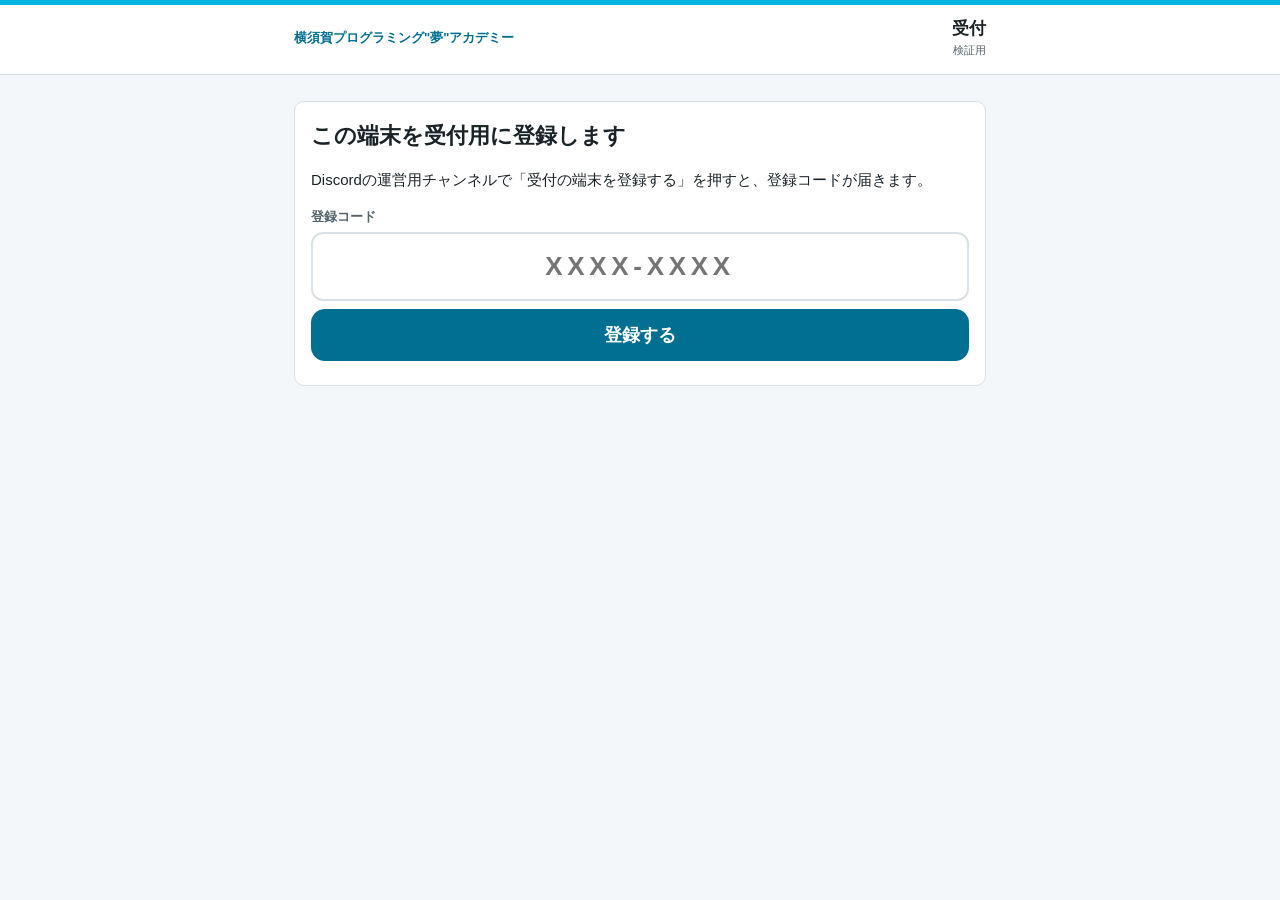
==== commit c1c0fff0: "画面に、読み込んでよいものの指定（CSP）を足す 外部のプログラムは読み込まず、通信先はn8nの受け口だけにする。 その場に書いたプログラムは、まだ許している（仕様書のK-19）。  Co-Autho" ====
--- a/index.html
+++ b/index.html
@@ -2,6 +2,8 @@
 <html lang="ja">
 <head>
 <meta charset="utf-8">
+<!-- このページが読み込んでよいものの指定。外部のプログラムは読み込まず、通信先はn8nの受け口だけにする -->
+<meta http-equiv="Content-Security-Policy" content="default-src 'none'; script-src 'self' 'unsafe-inline'; style-src 'self' 'unsafe-inline' https://fonts.googleapis.com; font-src https://fonts.gstatic.com; img-src 'self' data: blob:; media-src 'self' blob:; connect-src https://yasuulab-n8n.xvps.jp; base-uri 'none'; form-action 'none'; object-src 'none'">
 <meta name="viewport" content="width=device-width,initial-scale=1,viewport-fit=cover">
 <meta name="robots" content="noindex,nofollow">
 <meta name="theme-color" content="#16213e">
@@ -9,7 +11,7 @@
 <link rel="preconnect" href="https://fonts.googleapis.com">
 <link rel="preconnect" href="https://fonts.gstatic.com" crossorigin>
 <link href="https://fonts.googleapis.com/css2?family=Zen+Kaku+Gothic+New:wght@500;700;900&family=Zen+Maru+Gothic:wght@500;700;900&display=swap" rel="stylesheet">
-<link rel="stylesheet" href="ui.css?v=22">
+<link rel="stylesheet" href="ui.css?v=23">
 <script src="log.js?v=5"></script>
 <style>
 .finder{position:relative;border-radius:22px;overflow:hidden;background:#0d1326;aspect-ratio:4/3;margin:12px 0 0}
--- a/ui.css
+++ b/ui.css
@@ -225,3 +225,9 @@
 #plan .lec{flex-direction:row;flex-wrap:wrap;align-items:center}
 #plan .lec .lectx{flex:1 1 220px}
 .rowbtn{display:flex;gap:8px;flex-wrap:wrap}
+
+/* マイページの中の移動（予約・講義／ネームプレート・登録） */
+.mytabs{display:flex;gap:6px;margin:12px 0 6px;border-bottom:2px solid var(--line)}
+.mytabs a{flex:1;text-align:center;padding:12px 6px;font-weight:700;font-size:15px;color:var(--ink-2);text-decoration:none;border-bottom:3px solid transparent;margin-bottom:-2px;border-radius:8px 8px 0 0}
+.mytabs a.on{color:var(--brand);border-bottom-color:var(--brand)}
+.mytabs a:focus-visible{outline:3px solid var(--sky);outline-offset:-3px}
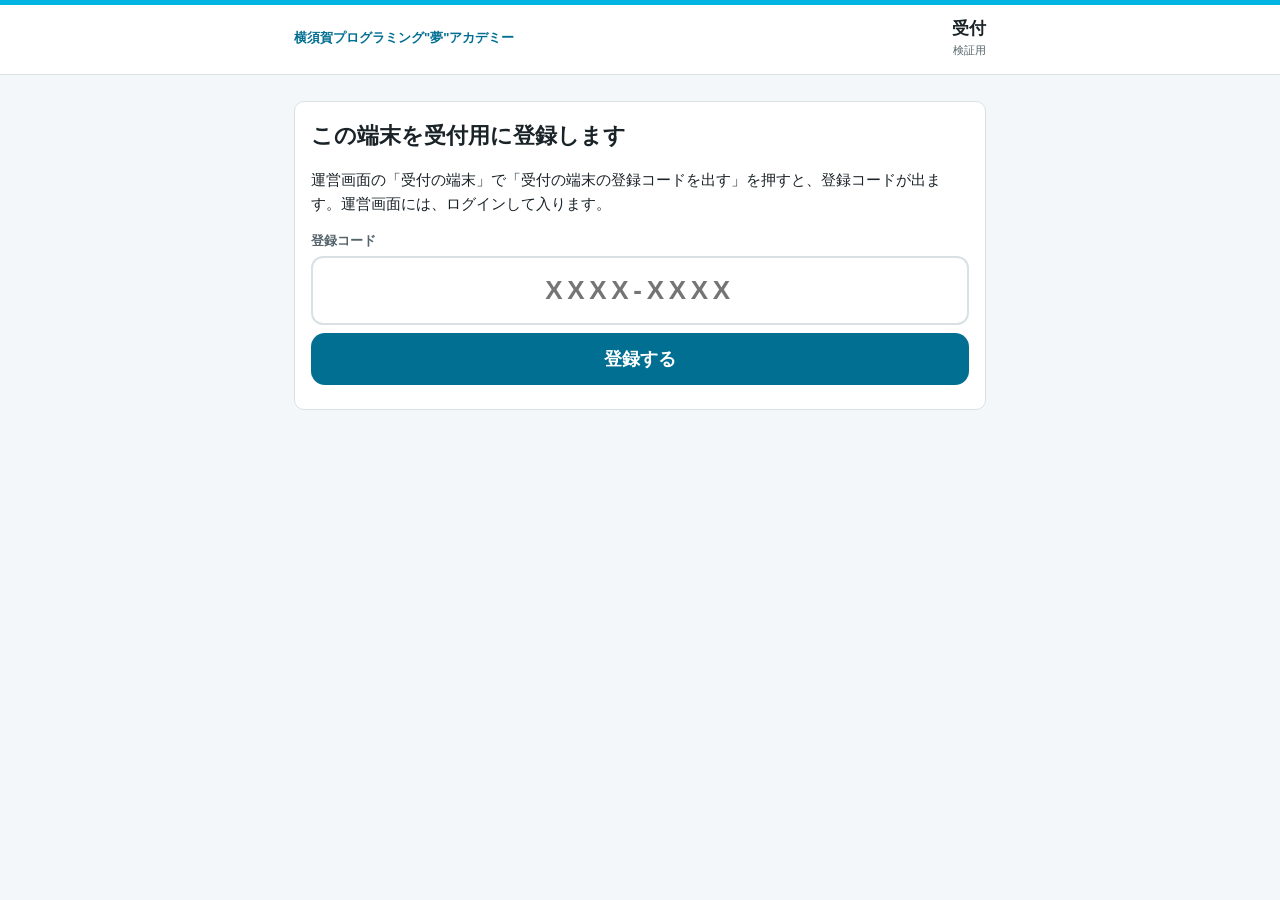
==== commit f26915d8: "受付: 端末の登録の案内を、運営画面からの形に直す Co-Authored-By: Claude Fable 5.2 <noreply@anthropic.com>" ====
--- a/index.html
+++ b/index.html
@@ -12,7 +12,7 @@
 <link rel="preconnect" href="https://fonts.gstatic.com" crossorigin>
 <link href="https://fonts.googleapis.com/css2?family=Zen+Kaku+Gothic+New:wght@500;700;900&family=Zen+Maru+Gothic:wght@500;700;900&display=swap" rel="stylesheet">
 <link rel="stylesheet" href="ui.css?v=23">
-<script src="log.js?v=5"></script>
+<script src="log.js?v=6"></script>
 <style>
 .finder{position:relative;border-radius:22px;overflow:hidden;background:#0d1326;aspect-ratio:4/3;margin:12px 0 0}
 .finder video{width:100%;height:100%;object-fit:cover;display:block}
@@ -49,7 +49,7 @@
 <section id="reg" class="hide">
   <div class="card">
     <h2>この端末を受付用に登録します</h2>
-    <p class="txt">Discordの運営用チャンネルで「受付の端末を登録する」を押すと、登録コードが届きます。</p>
+    <p class="txt">運営画面の「受付の端末」で「受付の端末の登録コードを出す」を押すと、登録コードが出ます。運営画面には、ログインして入ります。</p>
     <label for="code">登録コード</label>
     <input id="code" autocomplete="off" autocapitalize="characters" placeholder="XXXX-XXXX">
     <button id="regbtn" class="btn">登録する</button>
@@ -83,7 +83,8 @@
   </div>
   <div class="list"><div class="tiphint" id="tip"></div><div class="chips" id="names"><div class="sk" style="margin:0;border:0;padding:4px"><i class="w80"></i><i class="w60"></i></div></div></div>
 
-  <button id="rosterBtn" class="btn quiet">ネームプレートを忘れた人を、名簿から選ぶ</button>
+  <button id="rosterBtn" class="btn quiet hide">ネームプレートを忘れた人を、名簿から選ぶ</button>
+  <small class="foot">ネームプレートを忘れた人には、運営が予備のネームプレートを渡します。運営画面で結びつけたあと、予備のネームプレートを読み取ってください。</small>
 
   <details>
     <summary>日付の変更・この端末について</summary>
@@ -128,7 +129,8 @@
 var mode='scan',target=null,shot='',facing='environment',PH=null;
 function photoHint(){return (target?target.who+' さんの':'')+'顔を枠に入れて、赤い丸を押す'}
 function face(src){var f=$('face');if(src){f.src=src;f.className='face';$('result').classList.add('has-face')}else{f.removeAttribute('src');f.className='face hide';$('result').classList.remove('has-face')}}
-function setTarget(r){if(r&&r.no&&!r.guest){target={no:r.no,who:r.who||''};$('shoot').className='btn quiet';$('shoot').textContent=r.hasPhoto?'顔写真を撮り直す':'顔写真を撮る（まだ登録されていません）'}else{target=null;$('shoot').className='btn quiet hide'}}
+var PHOTO=false;
+function setTarget(r){if(r&&r.me)PHOTO=!!r.me.photoOn;if(r&&r.no&&!r.guest&&PHOTO){target={no:r.no,who:r.who||''};$('shoot').className='btn quiet';$('shoot').textContent=r.hasPhoto?'顔写真を撮り直す':'顔写真を撮る（まだ登録されていません）'}else{target=null;$('shoot').className='btn quiet hide'}}
 function scanMode(){mode='scan';$('shutterWrap').className='shutter hide';$('confirm').className='two hide';$('hint').textContent='ネームプレートのQRコードを枠に入れる';
 /* 内側のカメラで撮ったあとは、QRコードを読むために外側のカメラへ戻す */
 if(facing==='user'){facing='environment';startCam()}}
@@ -145,8 +147,8 @@
 function names(){var box=$('names');box.textContent='';var a=L[tab]||[];var k=tab==='arrived'?'here':tab==='left'?'gone':'yet';
 box.parentNode.className='list sec s-'+k;
 if(!a.length){box.appendChild(el('div','empty',tab==='notYet'?'全員そろっています':tab==='arrived'?'まだ誰も来ていません':'まだ誰も帰っていません'));return}
-var nos=L[tab+'No']||[];var can=tab!=='left';
-$('tip').textContent=can?(tab==='notYet'?'ネームプレートを忘れた人は、名前を押すと到着を記録できます':'名前を押すと、ネームプレートなしで退出を記録できます'):'';
+var nos=L[tab+'No']||[];var can=tab==='arrived';
+$('tip').textContent=can?(tab==='notYet'?'ネームプレートを忘れた人には、運営が予備のネームプレートを渡します':'名前を押すと、ネームプレートなしで退出を記録できます'):'';
 a.forEach(function(t,i){var m=/^(.*)（(.*)）$/.exec(t);var nm=m?m[1]:t;var c=el('div','chip'+(can&&nos[i]?' tapme':''));c.appendChild(el('div','cname',nm));if(m)c.appendChild(el('div','csub',m[2]));
 if(can&&nos[i]){c.setAttribute('role','button');c.tabIndex=0;c.onclick=function(){ask(nos[i],nm,tab==='notYet'?'in':'out')}}box.appendChild(c)})}
 function closeSheet(){$('sheet').className='sheet hide';$('sheetIn').textContent=''}
@@ -160,7 +162,7 @@
 function tapIn(no,want){if(busy)return;busy=true;document.body.classList.add('busy');
 post({op:'tap',device:me.device,key:me.key,day:$('day').value,no:no,want:want}).then(function(r){busy=false;document.body.classList.remove('busy');
 if(r.auth===false){stopCam();show('ng','不可','この端末では受付できません',r.message);return}
-lists(r);face(r.photo||'');setTarget(r);showMsg(r.message+((r.real&&r.message)?'\n本名：'+r.real:''),r.cls||'',true);window.scrollTo({top:0,behavior:'smooth'})}).catch(function(){busy=false;document.body.classList.remove('busy');show('ng','不可','通信に失敗しました','もう一度、名前を押してください。',true)})}
+lists(r);face(r.photo||'');setTarget(r);showMsg(r.message,r.cls||'',true);window.scrollTo({top:0,behavior:'smooth'})}).catch(function(){busy=false;document.body.classList.remove('busy');show('ng','不可','通信に失敗しました','もう一度、名前を押してください。',true)})}
 function openRoster(){var box=$('sheetIn');box.textContent='';$('sheet').className='sheet';box.appendChild(el('div','who','名簿から選ぶ'));
 box.appendChild(el('div','what','ネームプレートを忘れた人の名前を押してください'));
 var ld=el('div','loading');ld.appendChild(el('span','ring'));ld.appendChild(document.createTextNode('名簿を読み込んでいます'));box.appendChild(ld);
@@ -189,7 +191,7 @@
 if(r.auth===false){stopCam();show('ng','不可','この端末では受付できません',r.message);return}
 lists(r);$('dayLabel').textContent=dayText($('day').value)||'検証用';
 if(!code){idle();return}
-face(r.photo||'');setTarget(r);showMsg(r.message+((r.real&&r.message)?'\n本名：'+r.real:''),r.cls||'',true)}).catch(function(){busy=false;document.body.classList.remove('busy');show('ng','不可','通信に失敗しました','もう一度かざしてください。',true)})}
+face(r.photo||'');setTarget(r);showMsg(r.message,r.cls||'',true)}).catch(function(){busy=false;document.body.classList.remove('busy');show('ng','不可','通信に失敗しました','もう一度かざしてください。',true)})}
 
 function tick(my){if(!camOn||my!==camTry)return;var v=$('v');
 if(v.readyState===v.HAVE_ENOUGH_DATA){var c=$('c');c.width=v.videoWidth;c.height=v.videoHeight;var x=c.getContext('2d');x.drawImage(v,0,0);
@@ -248,7 +250,7 @@
 var key=randHex(32);note('登録しています…','warn');document.body.classList.add('busy');$('regbtn').disabled=true;
 post({op:'register',code:code,key:key}).then(function(r){document.body.classList.remove('busy');$('regbtn').disabled=false;
 if(!r.ok){note(r.message||'登録できませんでした。');return}
-me={device:r.device,key:key,name:r.name};
+me={device:r.device,key:key,name:r.name,no:r.no||''};
 if(!save(me)){note('この端末は情報を保存できない設定のため、登録できませんでした。\nプライベートブラウズを切るか、ふだん使っているブラウザで開き直してください。');me=null;return}
 history.replaceState(null,'',location.pathname+location.search);
 openApp()}).catch(function(){document.body.classList.remove('busy');$('regbtn').disabled=false;note('通信に失敗しました。もう一度試してください。')})};
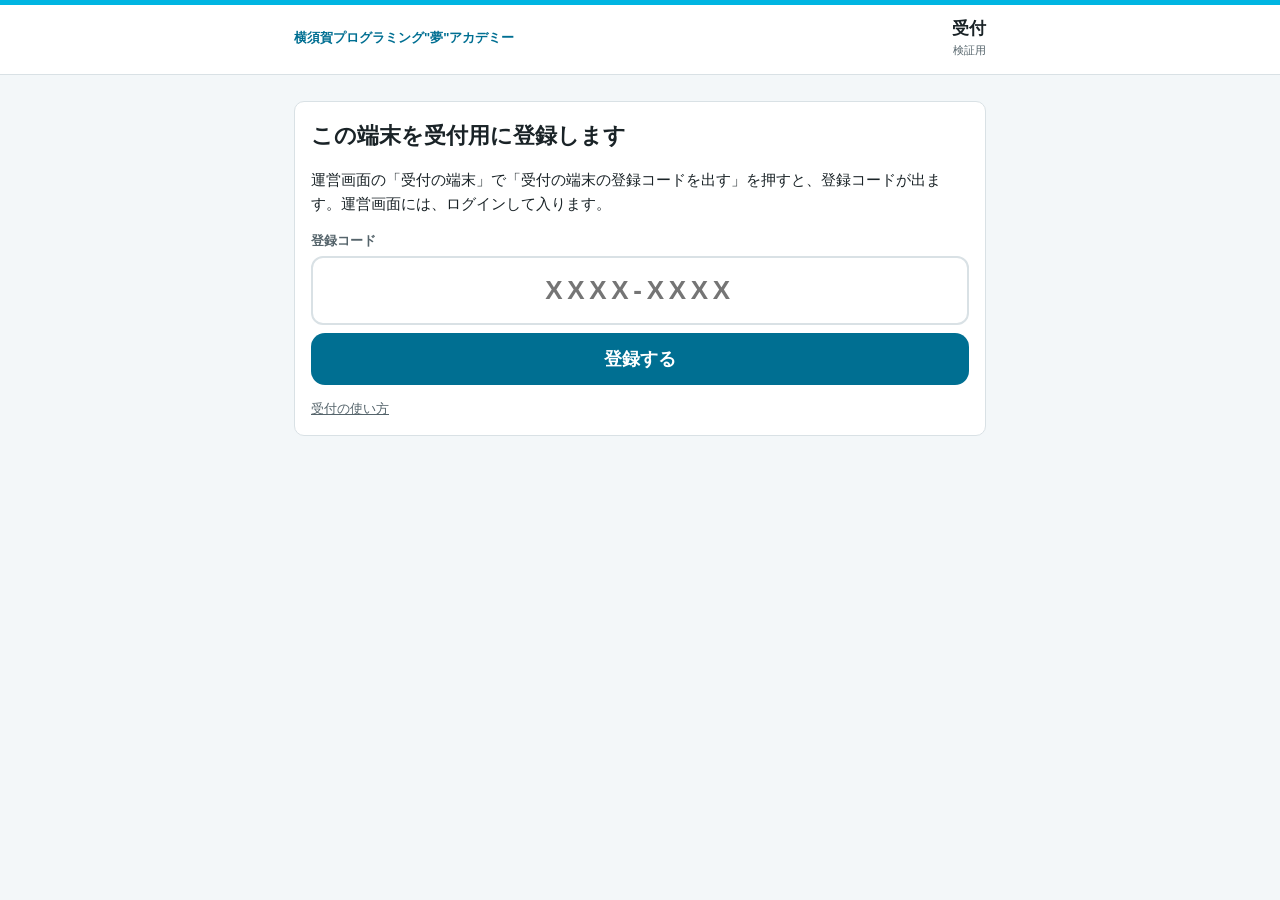
==== commit c72c151c: "画面: 手順書なしで迷う所に案内を足す（本人の確認、帰るときの読み取り、使い方のページ） - 予約・講義: 本人の確認がまだの人に「はじめにすること」を出す - 受付: 待ち受けに「来たときも、帰ると" ====
--- a/index.html
+++ b/index.html
@@ -54,6 +54,7 @@
     <input id="code" autocomplete="off" autocapitalize="characters" placeholder="XXXX-XXXX">
     <button id="regbtn" class="btn">登録する</button>
     <div id="msg0" class="note hide"></div>
+    <small class="foot"><a href="tsukaikata.html#uketsuke">受付の使い方</a></small>
   </div>
 </section>
 
@@ -84,7 +85,7 @@
   <div class="list"><div class="tiphint" id="tip"></div><div class="chips" id="names"><div class="sk" style="margin:0;border:0;padding:4px"><i class="w80"></i><i class="w60"></i></div></div></div>
 
   <button id="rosterBtn" class="btn quiet hide">ネームプレートを忘れた人を、名簿から選ぶ</button>
-  <small class="foot">ネームプレートを忘れた人には、運営が予備のネームプレートを渡します。運営画面で結びつけたあと、予備のネームプレートを読み取ってください。</small>
+  <small class="foot">ネームプレートを忘れた人には、運営が予備のネームプレートを渡します。運営画面で結びつけたあと、予備のネームプレートを読み取ってください。<a href="tsukaikata.html#uketsuke">受付の使い方</a></small>
 
   <details>
     <summary>日付の変更・この端末について</summary>
@@ -141,7 +142,7 @@
 var stamp=kind==='out'?'退出':kind==='ng'?'不可':(i>=0?'到着':'済');
 show(kind,stamp,who.replace(/ さん$/,' さん'),what,scanned);
 if(scanned&&navigator.vibrate){try{navigator.vibrate(kind==='ng'?[60,60,60]:kind==='warn'?[120,60,120]:120)}catch(e){}}}
-function idle(){face('');setTarget(null);show('idle','受付','読み取りを待っています','')}
+function idle(){face('');setTarget(null);show('idle','受付','読み取りを待っています','来たときも、帰るときも、ネームプレートを読み取ります')}
 function waiting(){show('idle','','準備しています','名簿と予約を確かめています');$('stamp').className='stamp wait'}
 
 function names(){var box=$('names');box.textContent='';var a=L[tab]||[];var k=tab==='arrived'?'here':tab==='left'?'gone':'yet';
